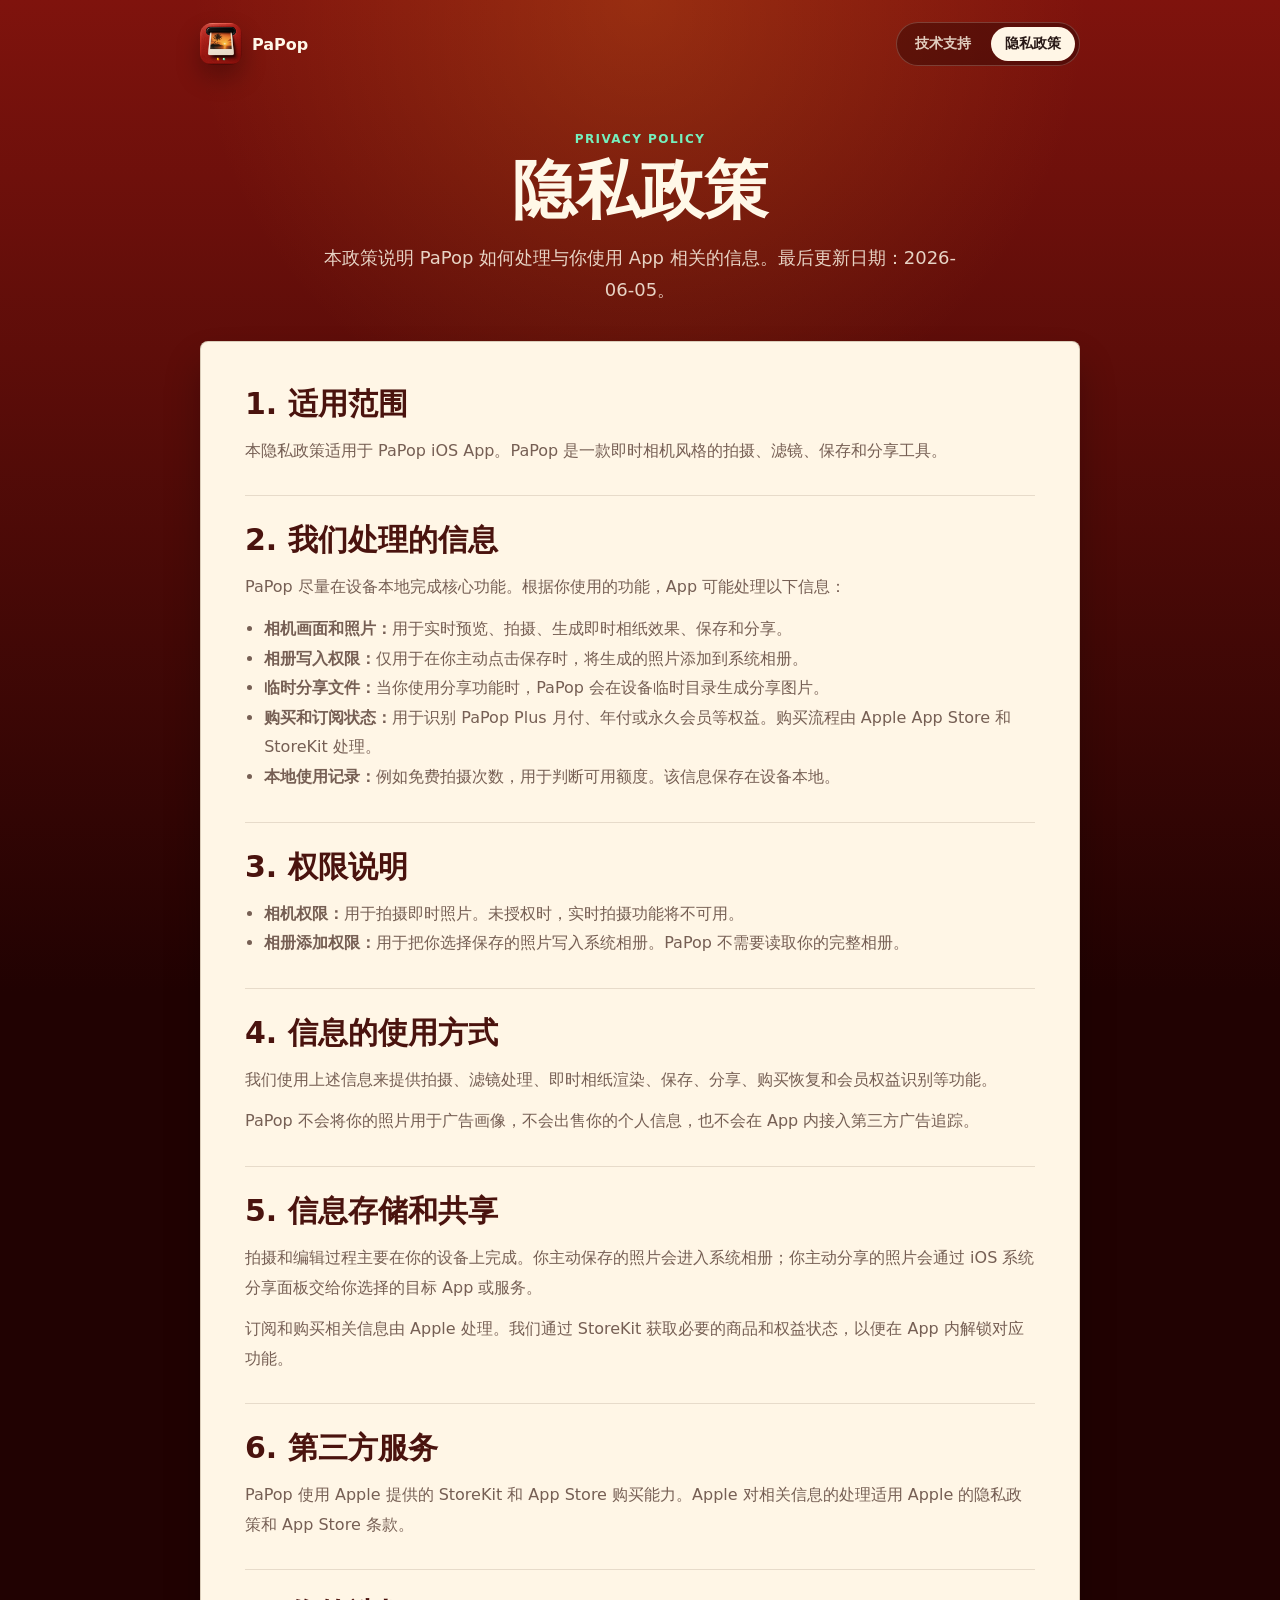
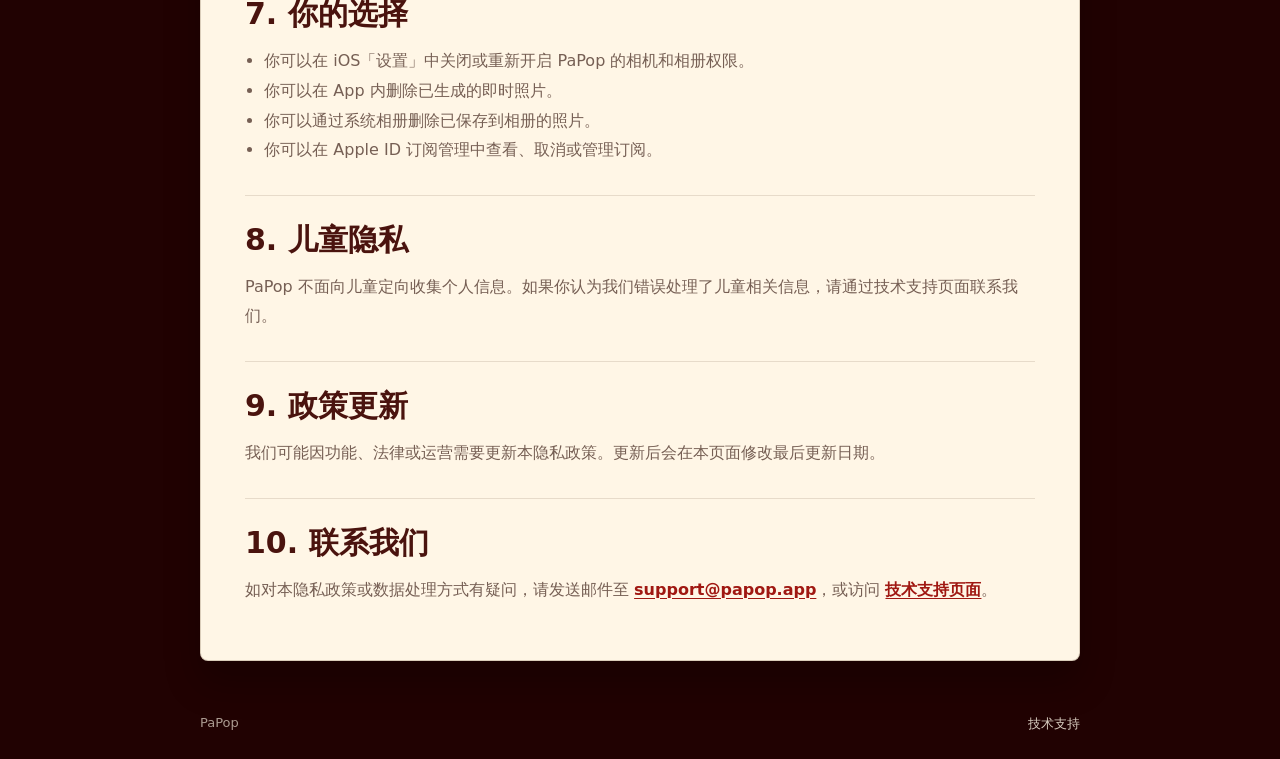
==== privacy.html @ 67bb873c "Provide public support pages for App Store metadata PaPop needs public support and privacy URLs for " ====
<!doctype html>
<html lang="zh-Hans">
<head>
  <meta charset="utf-8">
  <meta name="viewport" content="width=device-width, initial-scale=1">
  <title>PaPop 隐私政策</title>
  <meta name="description" content="PaPop App 隐私政策。">
  <link rel="icon" href="assets/papop-icon.png">
  <link rel="apple-touch-icon" href="assets/papop-icon.png">
  <link rel="stylesheet" href="styles.css">
</head>
<body>
  <header class="site-header">
    <a class="brand" href="index.html" aria-label="PaPop 支持中心首页">
      <img src="assets/papop-icon.png" alt="" class="brand-icon">
      <span>PaPop</span>
    </a>
    <nav class="nav" aria-label="主要导航">
      <a href="support.html">技术支持</a>
      <a aria-current="page" href="privacy.html">隐私政策</a>
    </nav>
  </header>

  <main class="document-layout">
    <section class="document-hero">
      <p class="eyebrow">Privacy Policy</p>
      <h1>隐私政策</h1>
      <p class="lead">本政策说明 PaPop 如何处理与你使用 App 相关的信息。最后更新日期：2026-06-05。</p>
    </section>

    <article class="paper-document">
      <section>
        <h2>1. 适用范围</h2>
        <p>本隐私政策适用于 PaPop iOS App。PaPop 是一款即时相机风格的拍摄、滤镜、保存和分享工具。</p>
      </section>

      <section>
        <h2>2. 我们处理的信息</h2>
        <p>PaPop 尽量在设备本地完成核心功能。根据你使用的功能，App 可能处理以下信息：</p>
        <ul>
          <li><strong>相机画面和照片：</strong>用于实时预览、拍摄、生成即时相纸效果、保存和分享。</li>
          <li><strong>相册写入权限：</strong>仅用于在你主动点击保存时，将生成的照片添加到系统相册。</li>
          <li><strong>临时分享文件：</strong>当你使用分享功能时，PaPop 会在设备临时目录生成分享图片。</li>
          <li><strong>购买和订阅状态：</strong>用于识别 PaPop Plus 月付、年付或永久会员等权益。购买流程由 Apple App Store 和 StoreKit 处理。</li>
          <li><strong>本地使用记录：</strong>例如免费拍摄次数，用于判断可用额度。该信息保存在设备本地。</li>
        </ul>
      </section>

      <section>
        <h2>3. 权限说明</h2>
        <ul>
          <li><strong>相机权限：</strong>用于拍摄即时照片。未授权时，实时拍摄功能将不可用。</li>
          <li><strong>相册添加权限：</strong>用于把你选择保存的照片写入系统相册。PaPop 不需要读取你的完整相册。</li>
        </ul>
      </section>

      <section>
        <h2>4. 信息的使用方式</h2>
        <p>我们使用上述信息来提供拍摄、滤镜处理、即时相纸渲染、保存、分享、购买恢复和会员权益识别等功能。</p>
        <p>PaPop 不会将你的照片用于广告画像，不会出售你的个人信息，也不会在 App 内接入第三方广告追踪。</p>
      </section>

      <section>
        <h2>5. 信息存储和共享</h2>
        <p>拍摄和编辑过程主要在你的设备上完成。你主动保存的照片会进入系统相册；你主动分享的照片会通过 iOS 系统分享面板交给你选择的目标 App 或服务。</p>
        <p>订阅和购买相关信息由 Apple 处理。我们通过 StoreKit 获取必要的商品和权益状态，以便在 App 内解锁对应功能。</p>
      </section>

      <section>
        <h2>6. 第三方服务</h2>
        <p>PaPop 使用 Apple 提供的 StoreKit 和 App Store 购买能力。Apple 对相关信息的处理适用 Apple 的隐私政策和 App Store 条款。</p>
      </section>

      <section>
        <h2>7. 你的选择</h2>
        <ul>
          <li>你可以在 iOS「设置」中关闭或重新开启 PaPop 的相机和相册权限。</li>
          <li>你可以在 App 内删除已生成的即时照片。</li>
          <li>你可以通过系统相册删除已保存到相册的照片。</li>
          <li>你可以在 Apple ID 订阅管理中查看、取消或管理订阅。</li>
        </ul>
      </section>

      <section>
        <h2>8. 儿童隐私</h2>
        <p>PaPop 不面向儿童定向收集个人信息。如果你认为我们错误处理了儿童相关信息，请通过技术支持页面联系我们。</p>
      </section>

      <section>
        <h2>9. 政策更新</h2>
        <p>我们可能因功能、法律或运营需要更新本隐私政策。更新后会在本页面修改最后更新日期。</p>
      </section>

      <section>
        <h2>10. 联系我们</h2>
        <p>如对本隐私政策或数据处理方式有疑问，请发送邮件至 <a href="mailto:support@papop.app">support@papop.app</a>，或访问 <a href="support.html">技术支持页面</a>。</p>
      </section>
    </article>
  </main>

  <footer class="footer">
    <span>PaPop</span>
    <span><a href="support.html">技术支持</a></span>
  </footer>
</body>
</html>
---- styles.css ----
:root {
  color-scheme: dark;
  --red-950: #210202;
  --red-900: #350404;
  --red-700: #7f130d;
  --paper: #fff6e6;
  --ink: #281916;
  --muted: #765f54;
  --cream: #fff8e8;
  --amber: #ff9a22;
  --mint: #75f0bd;
  --line: rgba(255, 248, 232, 0.2);
  font-family: Inter, ui-sans-serif, system-ui, -apple-system, BlinkMacSystemFont, "Segoe UI", sans-serif;
}

* {
  box-sizing: border-box;
}

body {
  min-height: 100vh;
  margin: 0;
  color: var(--cream);
  background:
    radial-gradient(circle at 50% 0, rgba(255, 154, 34, 0.2), transparent 28rem),
    linear-gradient(180deg, var(--red-700), var(--red-950) 62rem);
}

a {
  color: inherit;
}

.site-header,
.footer,
main {
  width: min(880px, calc(100% - 32px));
  margin: 0 auto;
}

.site-header {
  display: flex;
  align-items: center;
  justify-content: space-between;
  gap: 16px;
  padding: 22px 0;
}

.brand {
  display: inline-flex;
  align-items: center;
  gap: 10px;
  color: var(--cream);
  font-weight: 800;
  text-decoration: none;
}

.brand-icon {
  width: 42px;
  height: 42px;
  border-radius: 12px;
  box-shadow: 0 12px 24px rgba(0, 0, 0, 0.28);
}

.nav {
  display: flex;
  gap: 6px;
  padding: 4px;
  border: 1px solid var(--line);
  border-radius: 999px;
  background: rgba(20, 1, 1, 0.35);
}

.nav a {
  display: inline-flex;
  min-height: 34px;
  align-items: center;
  padding: 0 14px;
  border-radius: 999px;
  color: rgba(255, 248, 232, 0.82);
  font-size: 14px;
  font-weight: 750;
  text-decoration: none;
}

.nav a[aria-current="page"] {
  color: var(--ink);
  background: var(--paper);
}

.home {
  padding: 70px 0 54px;
}

.hero {
  text-align: center;
}

.hero-icon {
  width: 132px;
  height: 132px;
  border-radius: 30px;
  box-shadow: 0 24px 48px rgba(0, 0, 0, 0.32);
}

.eyebrow {
  margin: 26px 0 12px;
  color: var(--mint);
  font-size: 12px;
  font-weight: 900;
  letter-spacing: 0.12em;
  text-transform: uppercase;
}

h1,
h2,
h3,
p {
  overflow-wrap: anywhere;
}

h1 {
  margin: 0;
  font-size: clamp(42px, 8vw, 72px);
  line-height: 1;
}

.lead {
  max-width: 660px;
  margin: 20px auto 0;
  color: rgba(255, 248, 232, 0.84);
  font-size: 18px;
  line-height: 1.8;
}

.actions {
  display: flex;
  flex-wrap: wrap;
  justify-content: center;
  gap: 12px;
  margin-top: 30px;
}

.button {
  display: inline-flex;
  min-height: 46px;
  align-items: center;
  justify-content: center;
  padding: 0 20px;
  border-radius: 999px;
  font-size: 15px;
  font-weight: 850;
  text-decoration: none;
}

.button.primary {
  color: var(--ink);
  background: linear-gradient(180deg, #ffd391, var(--amber));
}

.button.secondary {
  border: 1px solid var(--line);
  background: rgba(20, 1, 1, 0.35);
}

.quick-links {
  display: grid;
  grid-template-columns: repeat(2, minmax(0, 1fr));
  gap: 16px;
  margin-top: 58px;
}

.link-card,
.paper-document {
  border: 1px solid rgba(103, 77, 46, 0.24);
  border-radius: 8px;
  color: var(--ink);
  background: var(--paper);
  box-shadow: 0 22px 36px rgba(0, 0, 0, 0.24);
}

.link-card {
  display: grid;
  gap: 10px;
  min-height: 150px;
  padding: 24px;
  text-align: left;
  text-decoration: none;
}

.card-kicker {
  color: #a11a12;
  font-size: 12px;
  font-weight: 900;
  letter-spacing: 0.12em;
  text-transform: uppercase;
}

.link-card strong {
  font-size: 26px;
  line-height: 1.1;
}

.link-card span:last-child {
  color: var(--muted);
  line-height: 1.65;
}

.document-layout {
  padding: 44px 0 54px;
}

.document-hero {
  text-align: center;
}

.document-hero .eyebrow {
  margin-top: 0;
}

.document-hero h1 {
  font-size: clamp(40px, 8vw, 64px);
}

.paper-document {
  margin-top: 34px;
  padding: clamp(24px, 5vw, 44px);
}

.paper-document section + section {
  margin-top: 30px;
  padding-top: 26px;
  border-top: 1px solid rgba(72, 42, 18, 0.13);
}

.paper-document h2 {
  margin: 0 0 14px;
  color: #4a130e;
  font-size: clamp(24px, 3vw, 30px);
  line-height: 1.2;
}

.paper-document h3 {
  margin: 20px 0 8px;
  color: #5a2117;
  font-size: 18px;
}

.paper-document p,
.paper-document li {
  color: var(--muted);
  font-size: 16px;
  line-height: 1.85;
}

.paper-document p {
  margin: 0 0 12px;
}

.paper-document ul {
  margin: 0;
  padding-left: 1.2rem;
}

.paper-document a {
  color: #a01812;
  font-weight: 800;
  text-decoration-thickness: 0.08em;
  text-underline-offset: 0.18em;
}

.footer {
  display: flex;
  justify-content: space-between;
  gap: 18px;
  padding: 0 0 26px;
  color: rgba(255, 248, 232, 0.62);
  font-size: 13px;
}

.footer a {
  color: rgba(255, 248, 232, 0.82);
  text-decoration: none;
}

@media (max-width: 620px) {
  .site-header {
    align-items: flex-start;
    flex-direction: column;
  }

  .nav,
  .actions,
  .button {
    width: 100%;
  }

  .nav a,
  .button {
    flex: 1;
  }

  .home {
    padding-top: 42px;
  }

  .hero-icon {
    width: 112px;
    height: 112px;
    border-radius: 26px;
  }

  .quick-links {
    grid-template-columns: 1fr;
  }

  .footer {
    flex-direction: column;
  }
}
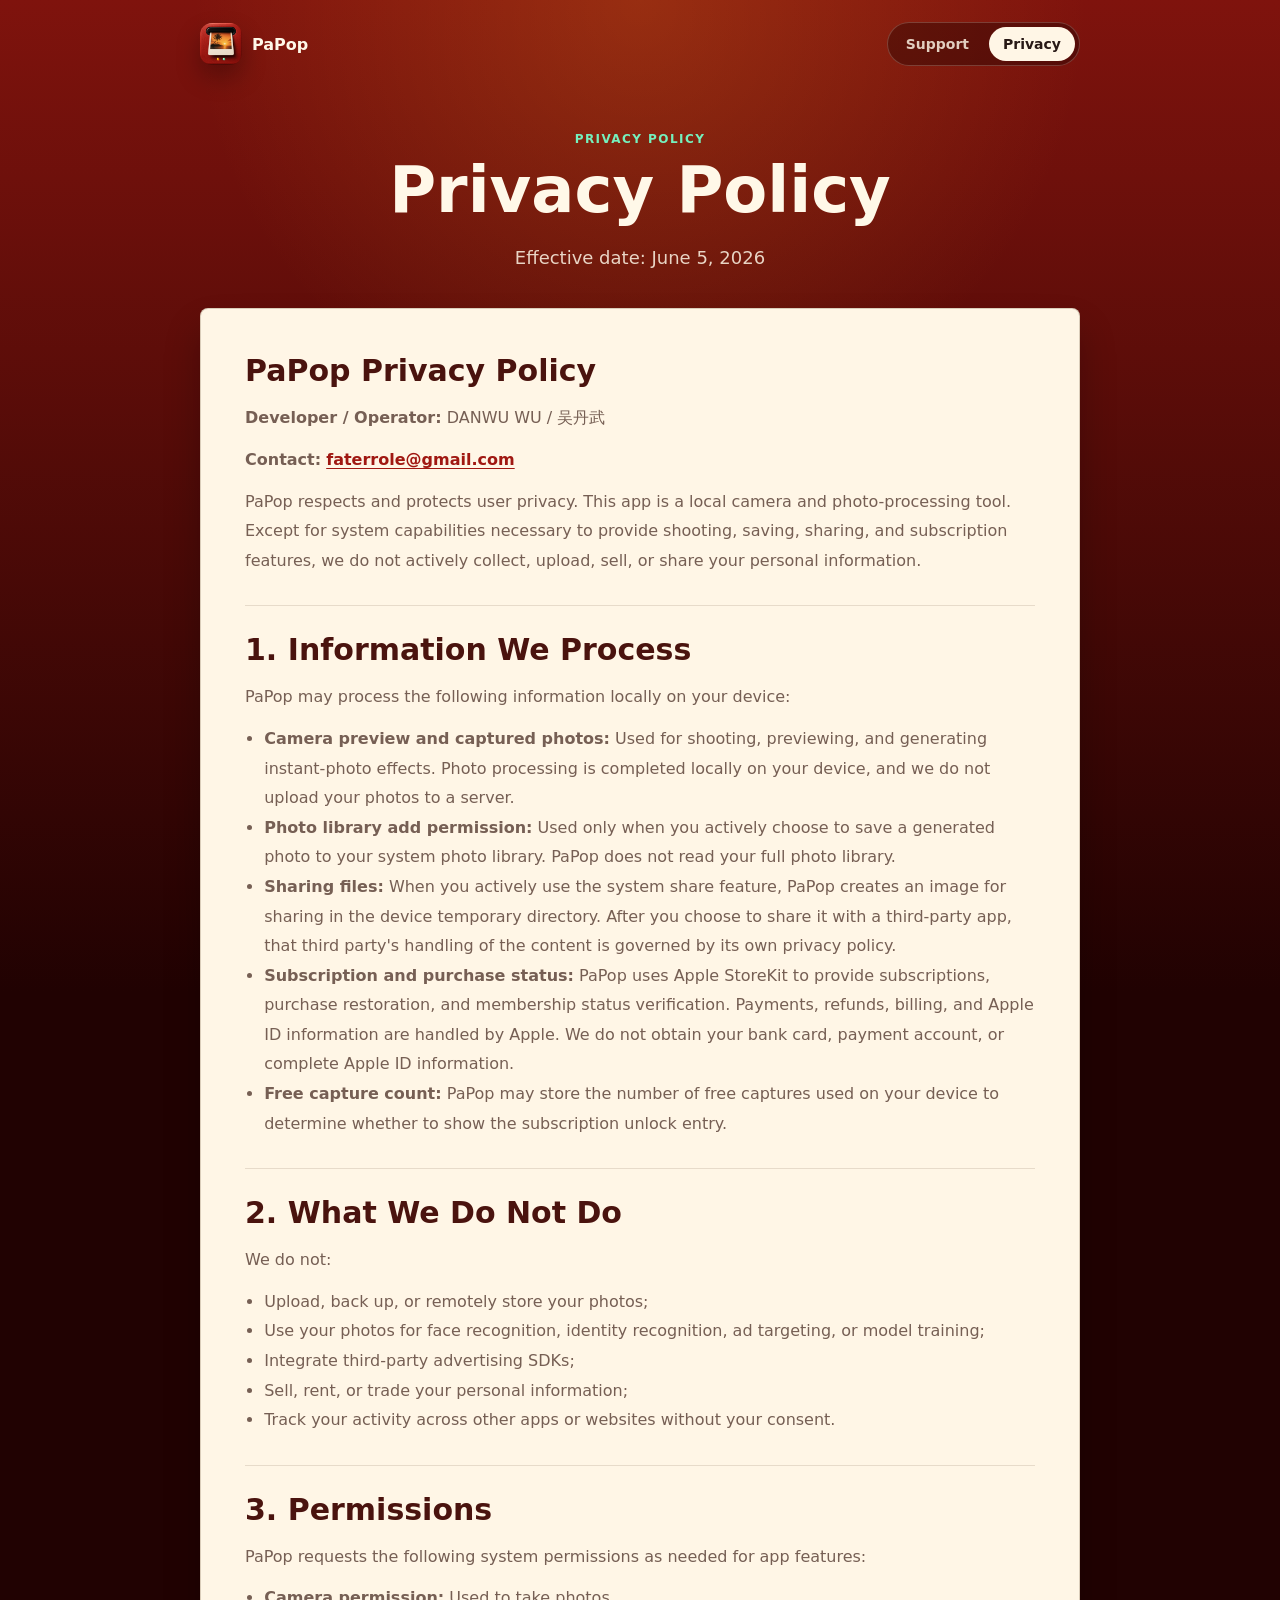
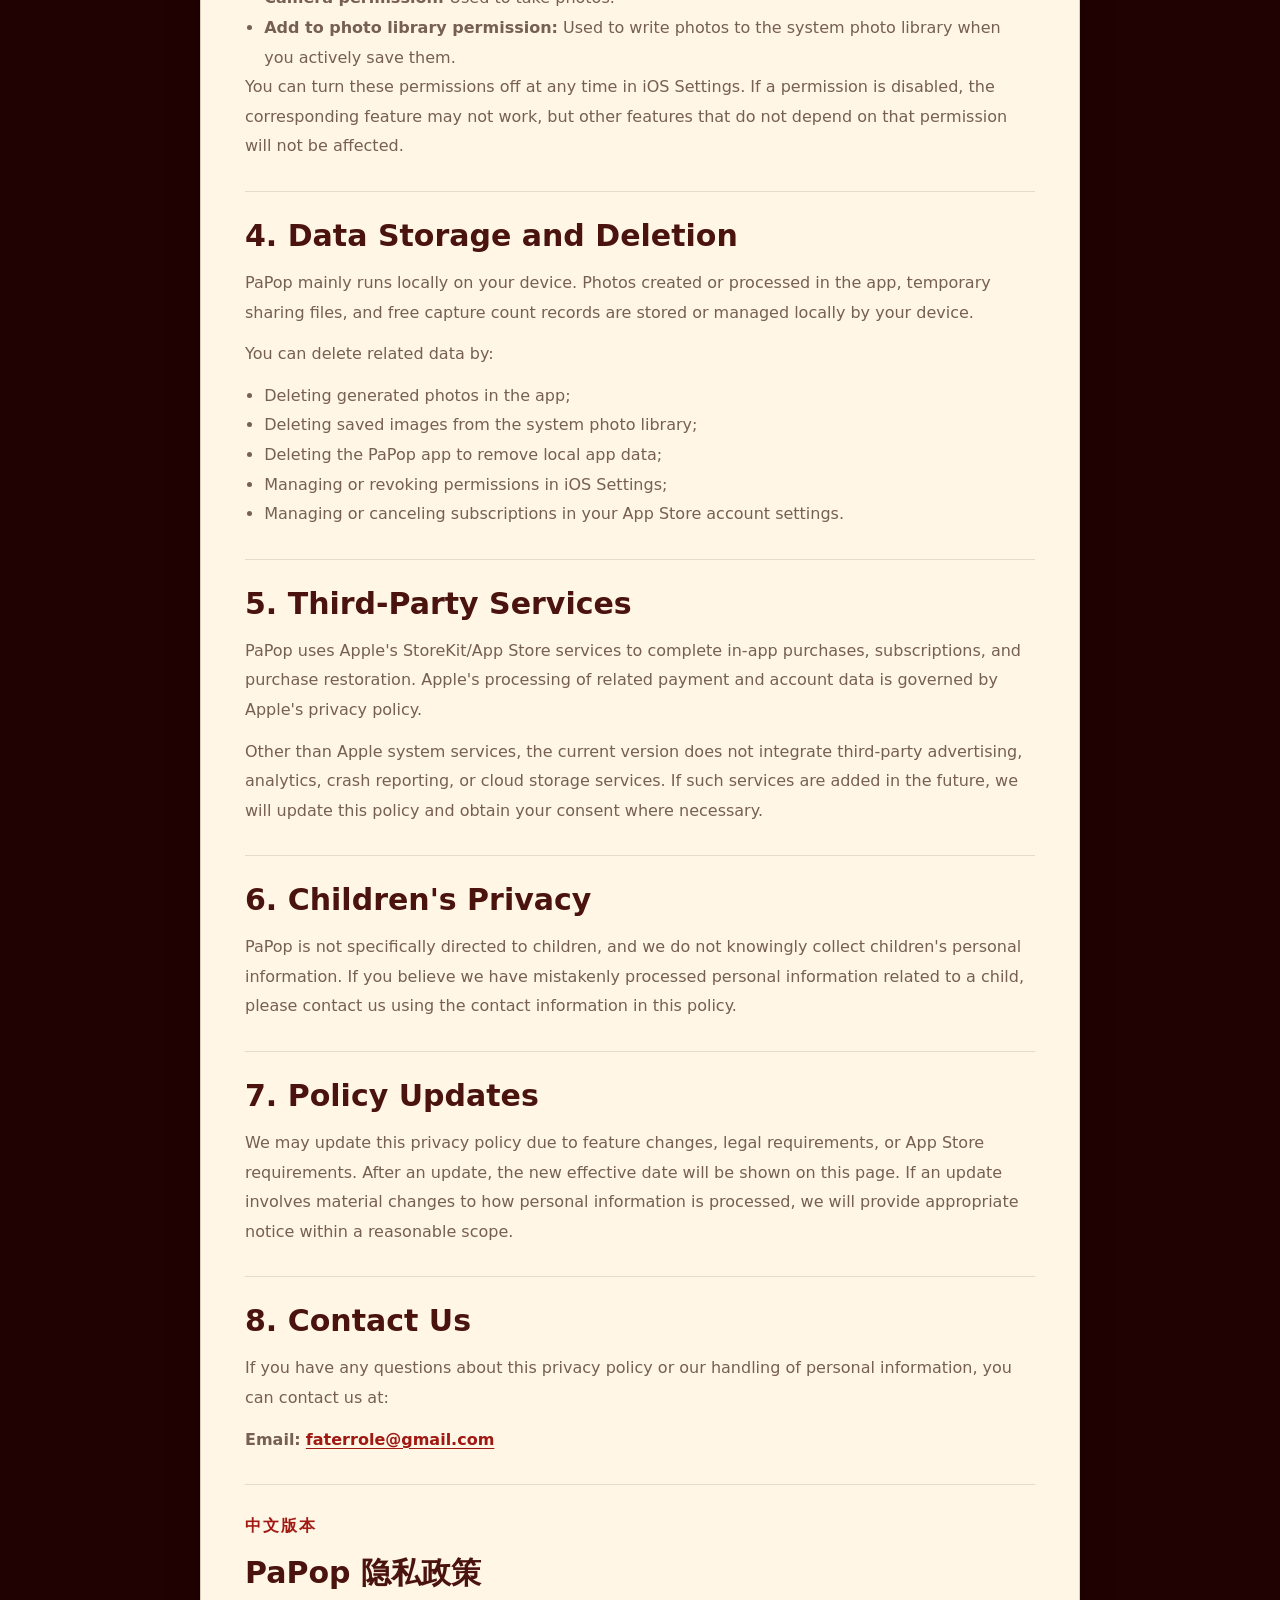
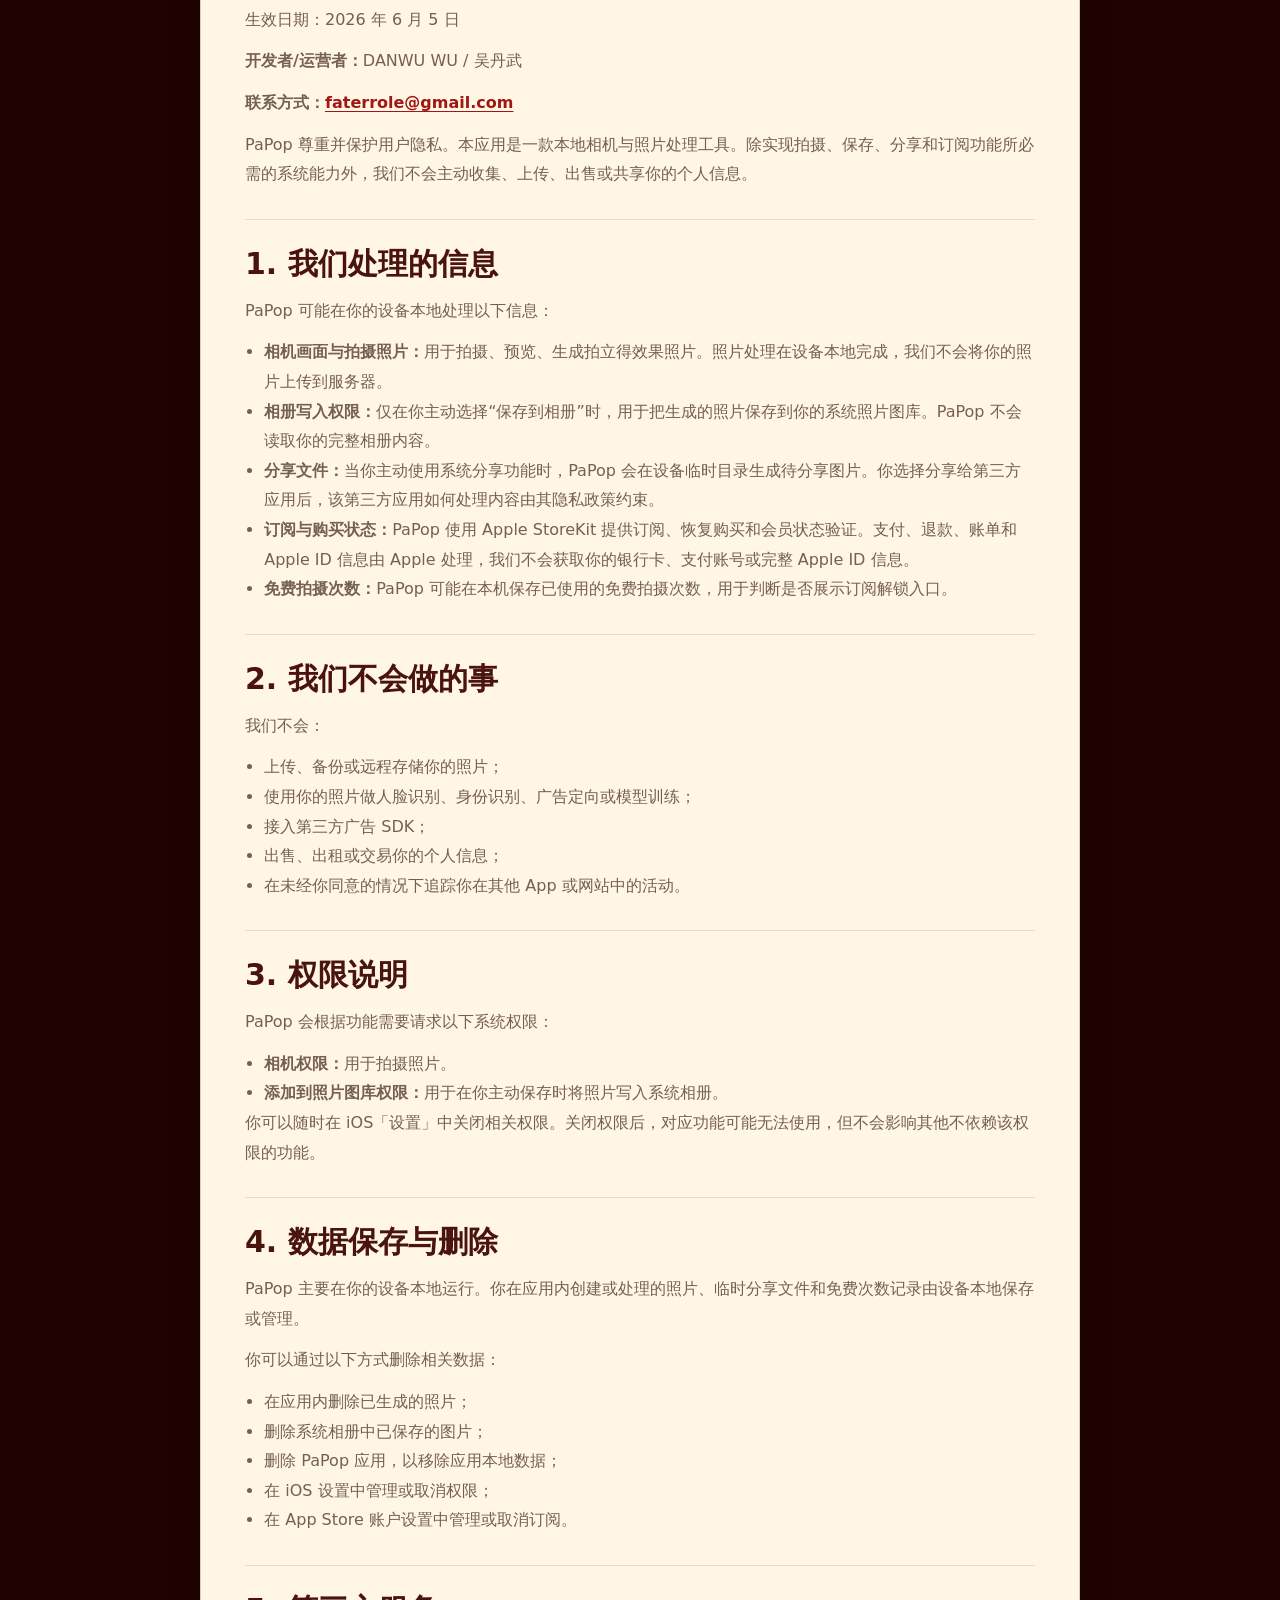
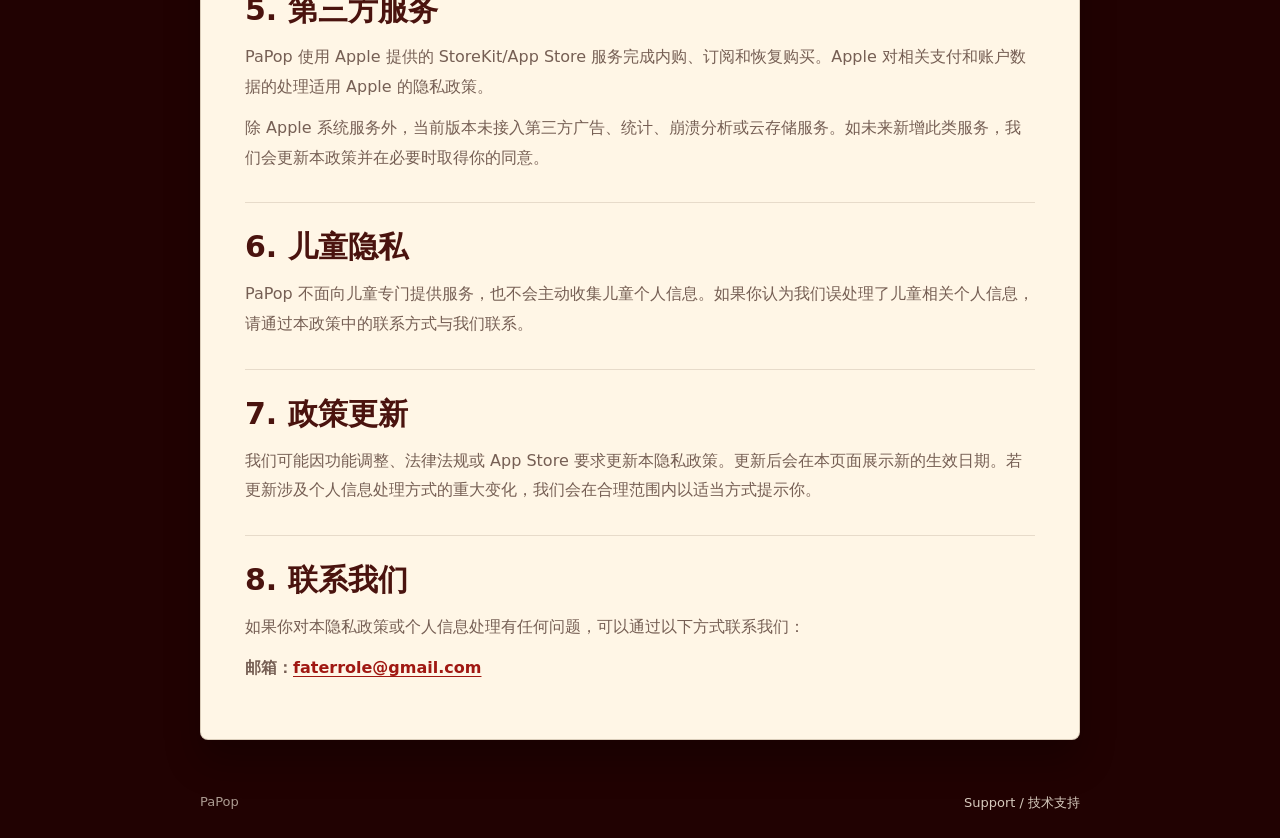
==== commit 3dbd940e: "Publish bilingual privacy policy for store review The privacy page now uses the provided policy cont" ====
--- a/privacy.html
+++ b/privacy.html
@@ -1,106 +1,193 @@
 <!doctype html>
-<html lang="zh-Hans">
+<html lang="en">
 <head>
   <meta charset="utf-8">
   <meta name="viewport" content="width=device-width, initial-scale=1">
-  <title>PaPop 隐私政策</title>
-  <meta name="description" content="PaPop App 隐私政策。">
+  <title>PaPop Privacy Policy / 隐私政策</title>
+  <meta name="description" content="PaPop App Privacy Policy / PaPop App 隐私政策。">
   <link rel="icon" href="assets/papop-icon.png">
   <link rel="apple-touch-icon" href="assets/papop-icon.png">
   <link rel="stylesheet" href="styles.css">
 </head>
 <body>
   <header class="site-header">
-    <a class="brand" href="index.html" aria-label="PaPop 支持中心首页">
+    <a class="brand" href="index.html" aria-label="PaPop support center home">
       <img src="assets/papop-icon.png" alt="" class="brand-icon">
       <span>PaPop</span>
     </a>
-    <nav class="nav" aria-label="主要导航">
-      <a href="support.html">技术支持</a>
-      <a aria-current="page" href="privacy.html">隐私政策</a>
+    <nav class="nav" aria-label="Primary navigation">
+      <a href="support.html">Support</a>
+      <a aria-current="page" href="privacy.html">Privacy</a>
     </nav>
   </header>
 
   <main class="document-layout">
     <section class="document-hero">
       <p class="eyebrow">Privacy Policy</p>
-      <h1>隐私政策</h1>
-      <p class="lead">本政策说明 PaPop 如何处理与你使用 App 相关的信息。最后更新日期：2026-06-05。</p>
+      <h1>Privacy Policy</h1>
+      <p class="lead">Effective date: June 5, 2026</p>
     </section>
 
     <article class="paper-document">
       <section>
-        <h2>1. 适用范围</h2>
-        <p>本隐私政策适用于 PaPop iOS App。PaPop 是一款即时相机风格的拍摄、滤镜、保存和分享工具。</p>
+        <h2>PaPop Privacy Policy</h2>
+        <p><strong>Developer / Operator:</strong> DANWU WU / 吴丹武</p>
+        <p><strong>Contact:</strong> <a href="mailto:faterrole@gmail.com">faterrole@gmail.com</a></p>
+        <p>PaPop respects and protects user privacy. This app is a local camera and photo-processing tool. Except for system capabilities necessary to provide shooting, saving, sharing, and subscription features, we do not actively collect, upload, sell, or share your personal information.</p>
       </section>
 
       <section>
-        <h2>2. 我们处理的信息</h2>
-        <p>PaPop 尽量在设备本地完成核心功能。根据你使用的功能，App 可能处理以下信息：</p>
+        <h2>1. Information We Process</h2>
+        <p>PaPop may process the following information locally on your device:</p>
         <ul>
-          <li><strong>相机画面和照片：</strong>用于实时预览、拍摄、生成即时相纸效果、保存和分享。</li>
-          <li><strong>相册写入权限：</strong>仅用于在你主动点击保存时，将生成的照片添加到系统相册。</li>
-          <li><strong>临时分享文件：</strong>当你使用分享功能时，PaPop 会在设备临时目录生成分享图片。</li>
-          <li><strong>购买和订阅状态：</strong>用于识别 PaPop Plus 月付、年付或永久会员等权益。购买流程由 Apple App Store 和 StoreKit 处理。</li>
-          <li><strong>本地使用记录：</strong>例如免费拍摄次数，用于判断可用额度。该信息保存在设备本地。</li>
+          <li><strong>Camera preview and captured photos:</strong> Used for shooting, previewing, and generating instant-photo effects. Photo processing is completed locally on your device, and we do not upload your photos to a server.</li>
+          <li><strong>Photo library add permission:</strong> Used only when you actively choose to save a generated photo to your system photo library. PaPop does not read your full photo library.</li>
+          <li><strong>Sharing files:</strong> When you actively use the system share feature, PaPop creates an image for sharing in the device temporary directory. After you choose to share it with a third-party app, that third party's handling of the content is governed by its own privacy policy.</li>
+          <li><strong>Subscription and purchase status:</strong> PaPop uses Apple StoreKit to provide subscriptions, purchase restoration, and membership status verification. Payments, refunds, billing, and Apple ID information are handled by Apple. We do not obtain your bank card, payment account, or complete Apple ID information.</li>
+          <li><strong>Free capture count:</strong> PaPop may store the number of free captures used on your device to determine whether to show the subscription unlock entry.</li>
         </ul>
       </section>
 
       <section>
-        <h2>3. 权限说明</h2>
+        <h2>2. What We Do Not Do</h2>
+        <p>We do not:</p>
         <ul>
-          <li><strong>相机权限：</strong>用于拍摄即时照片。未授权时，实时拍摄功能将不可用。</li>
-          <li><strong>相册添加权限：</strong>用于把你选择保存的照片写入系统相册。PaPop 不需要读取你的完整相册。</li>
+          <li>Upload, back up, or remotely store your photos;</li>
+          <li>Use your photos for face recognition, identity recognition, ad targeting, or model training;</li>
+          <li>Integrate third-party advertising SDKs;</li>
+          <li>Sell, rent, or trade your personal information;</li>
+          <li>Track your activity across other apps or websites without your consent.</li>
         </ul>
       </section>
 
       <section>
-        <h2>4. 信息的使用方式</h2>
-        <p>我们使用上述信息来提供拍摄、滤镜处理、即时相纸渲染、保存、分享、购买恢复和会员权益识别等功能。</p>
-        <p>PaPop 不会将你的照片用于广告画像，不会出售你的个人信息，也不会在 App 内接入第三方广告追踪。</p>
+        <h2>3. Permissions</h2>
+        <p>PaPop requests the following system permissions as needed for app features:</p>
+        <ul>
+          <li><strong>Camera permission:</strong> Used to take photos.</li>
+          <li><strong>Add to photo library permission:</strong> Used to write photos to the system photo library when you actively save them.</li>
+        </ul>
+        <p>You can turn these permissions off at any time in iOS Settings. If a permission is disabled, the corresponding feature may not work, but other features that do not depend on that permission will not be affected.</p>
       </section>
 
       <section>
-        <h2>5. 信息存储和共享</h2>
-        <p>拍摄和编辑过程主要在你的设备上完成。你主动保存的照片会进入系统相册；你主动分享的照片会通过 iOS 系统分享面板交给你选择的目标 App 或服务。</p>
-        <p>订阅和购买相关信息由 Apple 处理。我们通过 StoreKit 获取必要的商品和权益状态，以便在 App 内解锁对应功能。</p>
-      </section>
-
-      <section>
-        <h2>6. 第三方服务</h2>
-        <p>PaPop 使用 Apple 提供的 StoreKit 和 App Store 购买能力。Apple 对相关信息的处理适用 Apple 的隐私政策和 App Store 条款。</p>
-      </section>
-
-      <section>
-        <h2>7. 你的选择</h2>
+        <h2>4. Data Storage and Deletion</h2>
+        <p>PaPop mainly runs locally on your device. Photos created or processed in the app, temporary sharing files, and free capture count records are stored or managed locally by your device.</p>
+        <p>You can delete related data by:</p>
         <ul>
-          <li>你可以在 iOS「设置」中关闭或重新开启 PaPop 的相机和相册权限。</li>
-          <li>你可以在 App 内删除已生成的即时照片。</li>
-          <li>你可以通过系统相册删除已保存到相册的照片。</li>
-          <li>你可以在 Apple ID 订阅管理中查看、取消或管理订阅。</li>
+          <li>Deleting generated photos in the app;</li>
+          <li>Deleting saved images from the system photo library;</li>
+          <li>Deleting the PaPop app to remove local app data;</li>
+          <li>Managing or revoking permissions in iOS Settings;</li>
+          <li>Managing or canceling subscriptions in your App Store account settings.</li>
         </ul>
       </section>
 
       <section>
-        <h2>8. 儿童隐私</h2>
-        <p>PaPop 不面向儿童定向收集个人信息。如果你认为我们错误处理了儿童相关信息，请通过技术支持页面联系我们。</p>
+        <h2>5. Third-Party Services</h2>
+        <p>PaPop uses Apple's StoreKit/App Store services to complete in-app purchases, subscriptions, and purchase restoration. Apple's processing of related payment and account data is governed by Apple's privacy policy.</p>
+        <p>Other than Apple system services, the current version does not integrate third-party advertising, analytics, crash reporting, or cloud storage services. If such services are added in the future, we will update this policy and obtain your consent where necessary.</p>
       </section>
 
       <section>
-        <h2>9. 政策更新</h2>
-        <p>我们可能因功能、法律或运营需要更新本隐私政策。更新后会在本页面修改最后更新日期。</p>
+        <h2>6. Children's Privacy</h2>
+        <p>PaPop is not specifically directed to children, and we do not knowingly collect children's personal information. If you believe we have mistakenly processed personal information related to a child, please contact us using the contact information in this policy.</p>
       </section>
 
       <section>
-        <h2>10. 联系我们</h2>
-        <p>如对本隐私政策或数据处理方式有疑问，请发送邮件至 <a href="mailto:support@papop.app">support@papop.app</a>，或访问 <a href="support.html">技术支持页面</a>。</p>
+        <h2>7. Policy Updates</h2>
+        <p>We may update this privacy policy due to feature changes, legal requirements, or App Store requirements. After an update, the new effective date will be shown on this page. If an update involves material changes to how personal information is processed, we will provide appropriate notice within a reasonable scope.</p>
+      </section>
+
+      <section>
+        <h2>8. Contact Us</h2>
+        <p>If you have any questions about this privacy policy or our handling of personal information, you can contact us at:</p>
+        <p><strong>Email:</strong> <a href="mailto:faterrole@gmail.com">faterrole@gmail.com</a></p>
+      </section>
+
+      <section class="language-divider" lang="zh-Hans">
+        <p class="eyebrow">中文版本</p>
+        <h2>PaPop 隐私政策</h2>
+        <p>生效日期：2026 年 6 月 5 日</p>
+        <p><strong>开发者/运营者：</strong>DANWU WU / 吴丹武</p>
+        <p><strong>联系方式：</strong><a href="mailto:faterrole@gmail.com">faterrole@gmail.com</a></p>
+        <p>PaPop 尊重并保护用户隐私。本应用是一款本地相机与照片处理工具。除实现拍摄、保存、分享和订阅功能所必需的系统能力外，我们不会主动收集、上传、出售或共享你的个人信息。</p>
+      </section>
+
+      <section lang="zh-Hans">
+        <h2>1. 我们处理的信息</h2>
+        <p>PaPop 可能在你的设备本地处理以下信息：</p>
+        <ul>
+          <li><strong>相机画面与拍摄照片：</strong>用于拍摄、预览、生成拍立得效果照片。照片处理在设备本地完成，我们不会将你的照片上传到服务器。</li>
+          <li><strong>相册写入权限：</strong>仅在你主动选择“保存到相册”时，用于把生成的照片保存到你的系统照片图库。PaPop 不会读取你的完整相册内容。</li>
+          <li><strong>分享文件：</strong>当你主动使用系统分享功能时，PaPop 会在设备临时目录生成待分享图片。你选择分享给第三方应用后，该第三方应用如何处理内容由其隐私政策约束。</li>
+          <li><strong>订阅与购买状态：</strong>PaPop 使用 Apple StoreKit 提供订阅、恢复购买和会员状态验证。支付、退款、账单和 Apple ID 信息由 Apple 处理，我们不会获取你的银行卡、支付账号或完整 Apple ID 信息。</li>
+          <li><strong>免费拍摄次数：</strong>PaPop 可能在本机保存已使用的免费拍摄次数，用于判断是否展示订阅解锁入口。</li>
+        </ul>
+      </section>
+
+      <section lang="zh-Hans">
+        <h2>2. 我们不会做的事</h2>
+        <p>我们不会：</p>
+        <ul>
+          <li>上传、备份或远程存储你的照片；</li>
+          <li>使用你的照片做人脸识别、身份识别、广告定向或模型训练；</li>
+          <li>接入第三方广告 SDK；</li>
+          <li>出售、出租或交易你的个人信息；</li>
+          <li>在未经你同意的情况下追踪你在其他 App 或网站中的活动。</li>
+        </ul>
+      </section>
+
+      <section lang="zh-Hans">
+        <h2>3. 权限说明</h2>
+        <p>PaPop 会根据功能需要请求以下系统权限：</p>
+        <ul>
+          <li><strong>相机权限：</strong>用于拍摄照片。</li>
+          <li><strong>添加到照片图库权限：</strong>用于在你主动保存时将照片写入系统相册。</li>
+        </ul>
+        <p>你可以随时在 iOS「设置」中关闭相关权限。关闭权限后，对应功能可能无法使用，但不会影响其他不依赖该权限的功能。</p>
+      </section>
+
+      <section lang="zh-Hans">
+        <h2>4. 数据保存与删除</h2>
+        <p>PaPop 主要在你的设备本地运行。你在应用内创建或处理的照片、临时分享文件和免费次数记录由设备本地保存或管理。</p>
+        <p>你可以通过以下方式删除相关数据：</p>
+        <ul>
+          <li>在应用内删除已生成的照片；</li>
+          <li>删除系统相册中已保存的图片；</li>
+          <li>删除 PaPop 应用，以移除应用本地数据；</li>
+          <li>在 iOS 设置中管理或取消权限；</li>
+          <li>在 App Store 账户设置中管理或取消订阅。</li>
+        </ul>
+      </section>
+
+      <section lang="zh-Hans">
+        <h2>5. 第三方服务</h2>
+        <p>PaPop 使用 Apple 提供的 StoreKit/App Store 服务完成内购、订阅和恢复购买。Apple 对相关支付和账户数据的处理适用 Apple 的隐私政策。</p>
+        <p>除 Apple 系统服务外，当前版本未接入第三方广告、统计、崩溃分析或云存储服务。如未来新增此类服务，我们会更新本政策并在必要时取得你的同意。</p>
+      </section>
+
+      <section lang="zh-Hans">
+        <h2>6. 儿童隐私</h2>
+        <p>PaPop 不面向儿童专门提供服务，也不会主动收集儿童个人信息。如果你认为我们误处理了儿童相关个人信息，请通过本政策中的联系方式与我们联系。</p>
+      </section>
+
+      <section lang="zh-Hans">
+        <h2>7. 政策更新</h2>
+        <p>我们可能因功能调整、法律法规或 App Store 要求更新本隐私政策。更新后会在本页面展示新的生效日期。若更新涉及个人信息处理方式的重大变化，我们会在合理范围内以适当方式提示你。</p>
+      </section>
+
+      <section lang="zh-Hans">
+        <h2>8. 联系我们</h2>
+        <p>如果你对本隐私政策或个人信息处理有任何问题，可以通过以下方式联系我们：</p>
+        <p><strong>邮箱：</strong><a href="mailto:faterrole@gmail.com">faterrole@gmail.com</a></p>
       </section>
     </article>
   </main>
 
   <footer class="footer">
     <span>PaPop</span>
-    <span><a href="support.html">技术支持</a></span>
+    <span><a href="support.html">Support / 技术支持</a></span>
   </footer>
 </body>
 </html>
--- a/styles.css
+++ b/styles.css
@@ -268,6 +268,17 @@
   text-underline-offset: 0.18em;
 }
 
+.language-divider {
+  margin-top: 42px;
+  padding-top: 34px;
+  border-top: 2px solid rgba(72, 42, 18, 0.2);
+}
+
+.paper-document .language-divider .eyebrow {
+  margin: 0 0 14px;
+  color: #a11a12;
+}
+
 .footer {
   display: flex;
   justify-content: space-between;
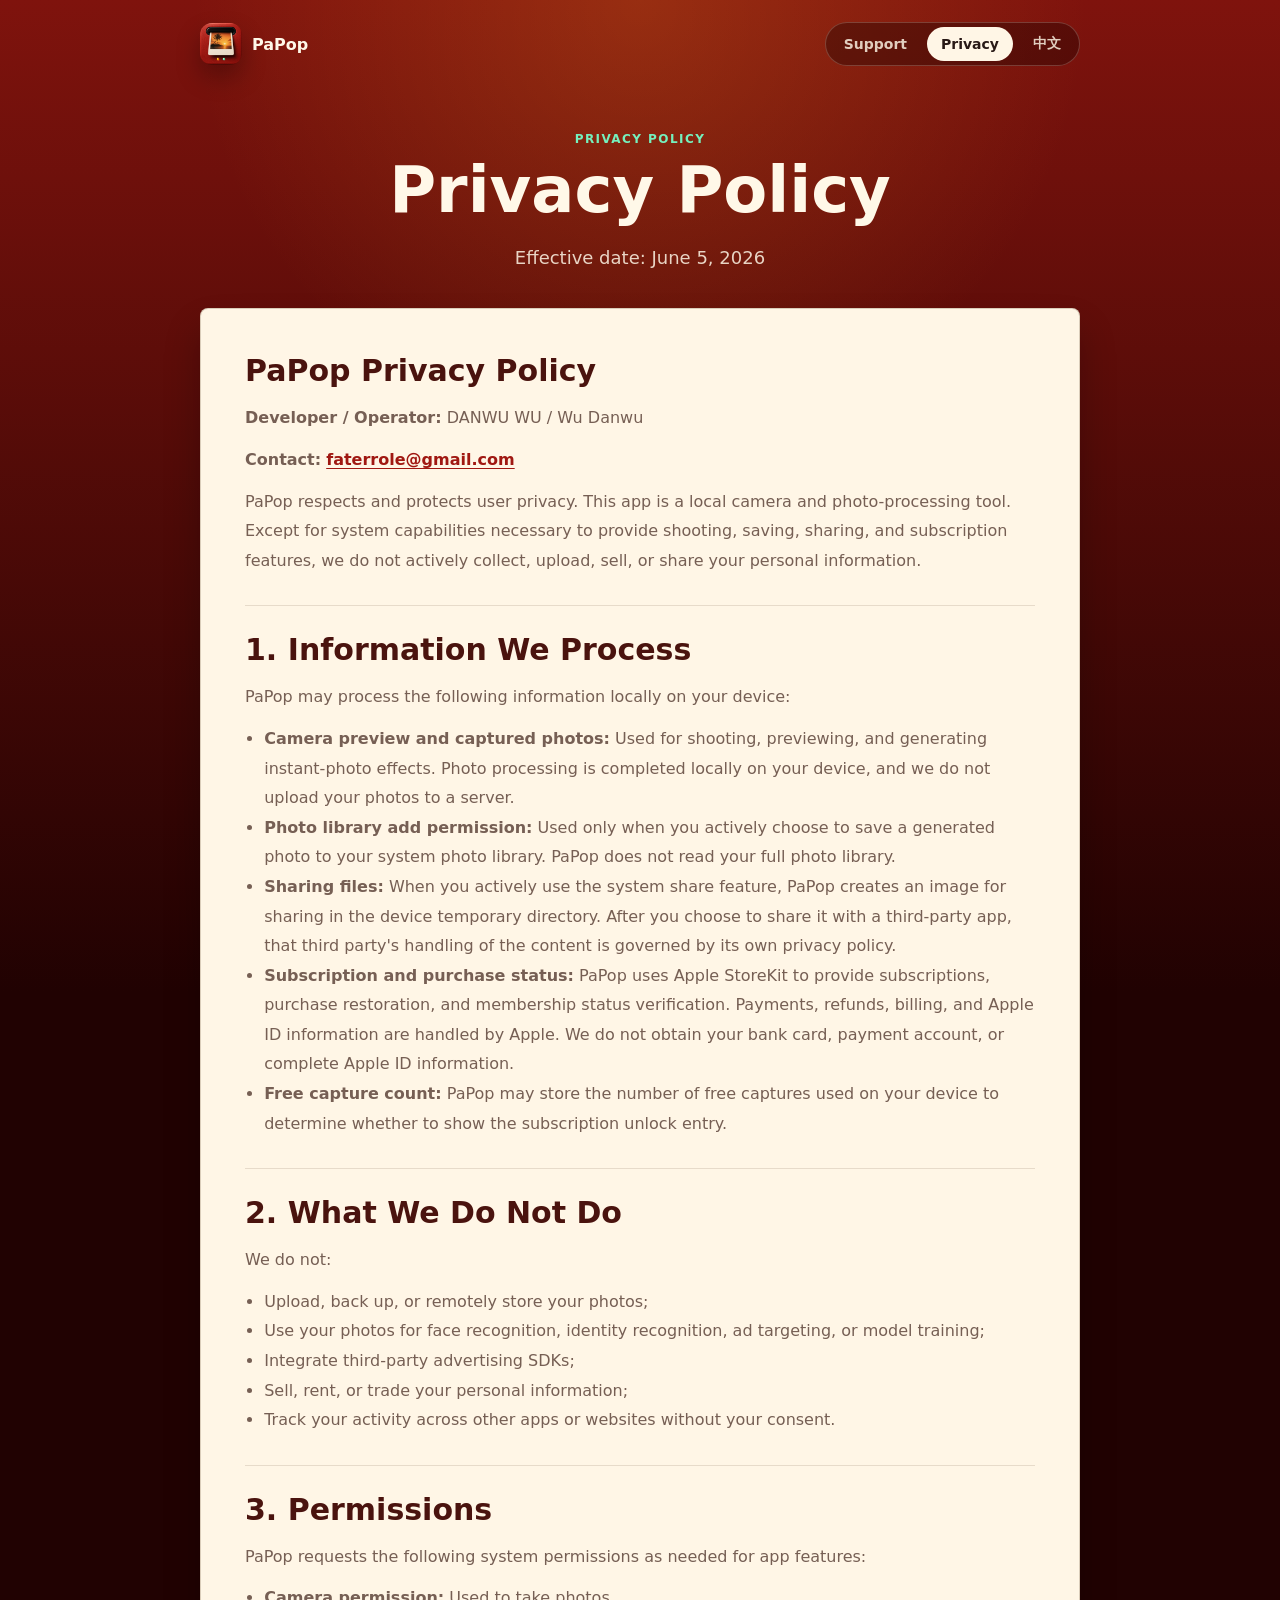
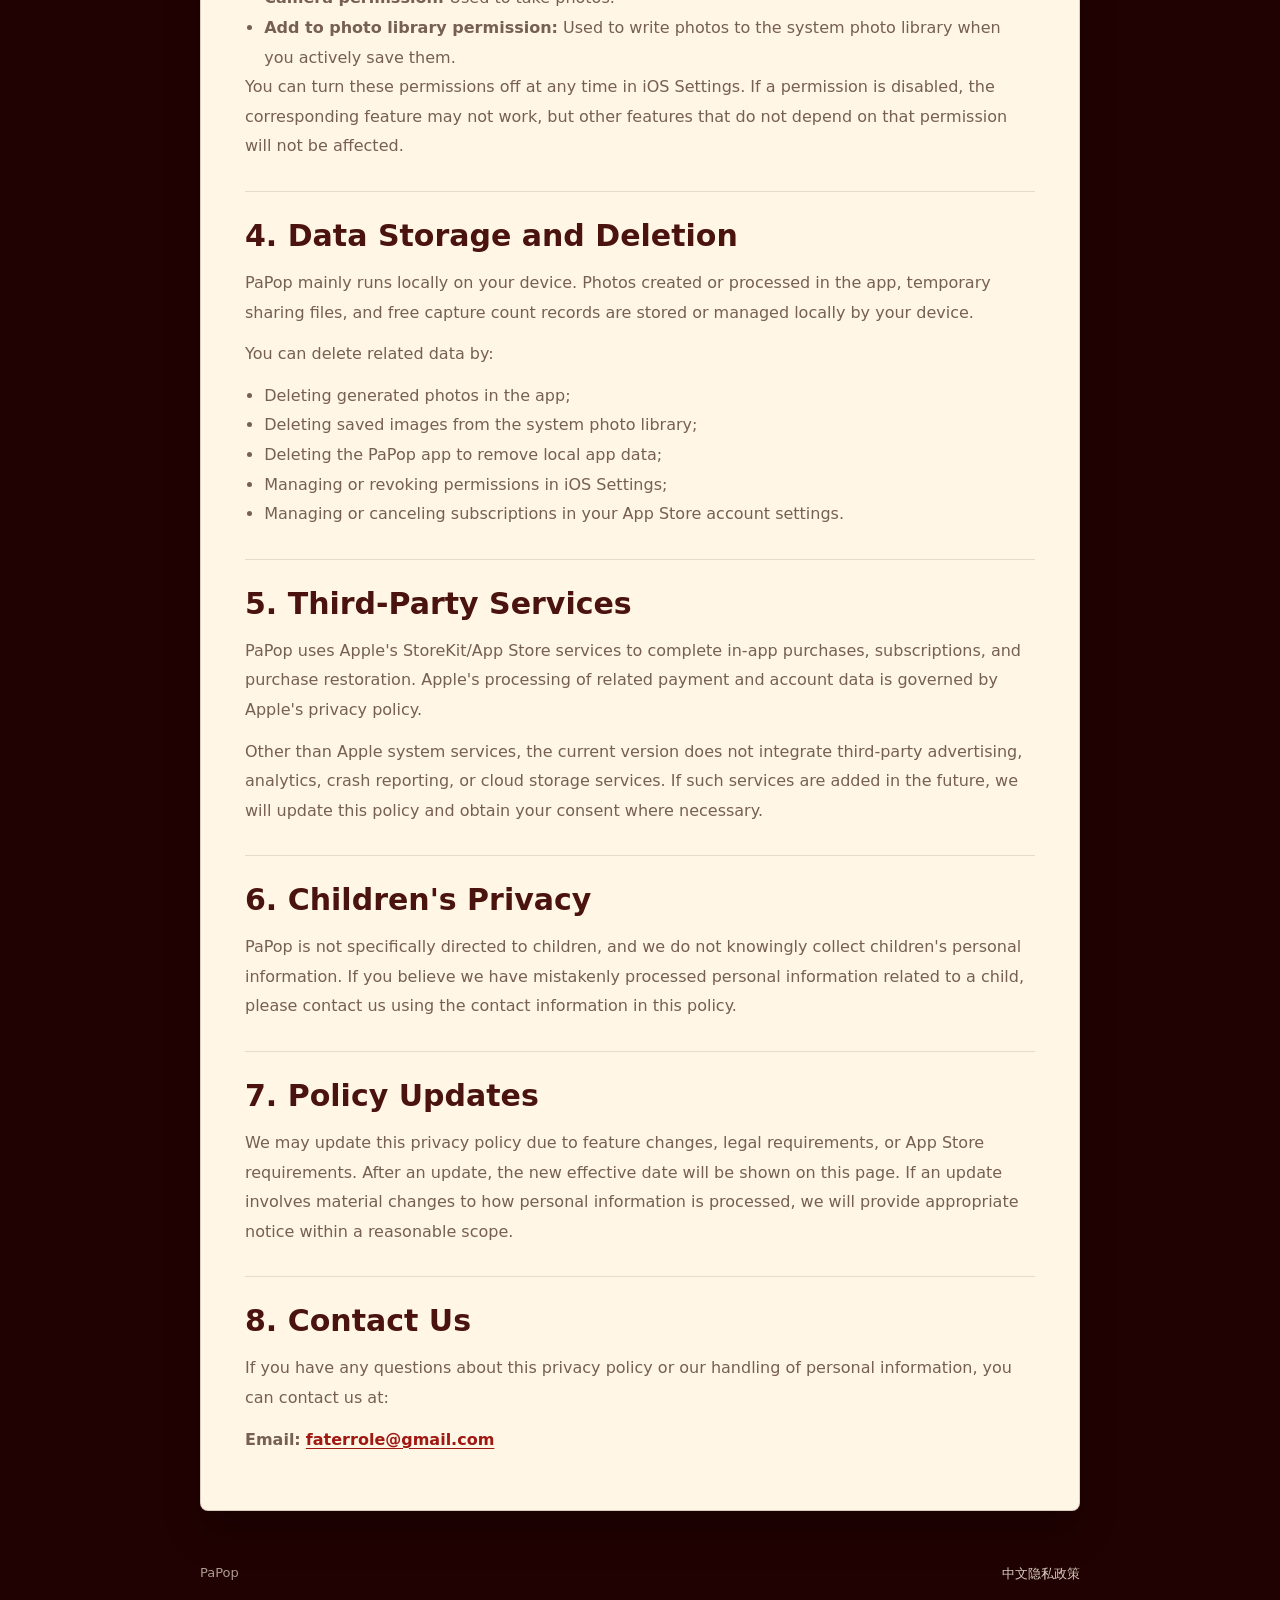
==== commit 0ac1e0f8: "Split privacy policy into English and Chinese pages Store metadata and user-facing references now ne" ====
--- a/privacy.html
+++ b/privacy.html
@@ -3,8 +3,8 @@
 <head>
   <meta charset="utf-8">
   <meta name="viewport" content="width=device-width, initial-scale=1">
-  <title>PaPop Privacy Policy / 隐私政策</title>
-  <meta name="description" content="PaPop App Privacy Policy / PaPop App 隐私政策。">
+  <title>PaPop Privacy Policy</title>
+  <meta name="description" content="PaPop App Privacy Policy.">
   <link rel="icon" href="assets/papop-icon.png">
   <link rel="apple-touch-icon" href="assets/papop-icon.png">
   <link rel="stylesheet" href="styles.css">
@@ -18,6 +18,7 @@
     <nav class="nav" aria-label="Primary navigation">
       <a href="support.html">Support</a>
       <a aria-current="page" href="privacy.html">Privacy</a>
+      <a href="privacy-zh.html">中文</a>
     </nav>
   </header>
 
@@ -31,7 +32,7 @@
     <article class="paper-document">
       <section>
         <h2>PaPop Privacy Policy</h2>
-        <p><strong>Developer / Operator:</strong> DANWU WU / 吴丹武</p>
+        <p><strong>Developer / Operator:</strong> DANWU WU / Wu Danwu</p>
         <p><strong>Contact:</strong> <a href="mailto:faterrole@gmail.com">faterrole@gmail.com</a></p>
         <p>PaPop respects and protects user privacy. This app is a local camera and photo-processing tool. Except for system capabilities necessary to provide shooting, saving, sharing, and subscription features, we do not actively collect, upload, sell, or share your personal information.</p>
       </section>
@@ -104,90 +105,12 @@
         <p>If you have any questions about this privacy policy or our handling of personal information, you can contact us at:</p>
         <p><strong>Email:</strong> <a href="mailto:faterrole@gmail.com">faterrole@gmail.com</a></p>
       </section>
-
-      <section class="language-divider" lang="zh-Hans">
-        <p class="eyebrow">中文版本</p>
-        <h2>PaPop 隐私政策</h2>
-        <p>生效日期：2026 年 6 月 5 日</p>
-        <p><strong>开发者/运营者：</strong>DANWU WU / 吴丹武</p>
-        <p><strong>联系方式：</strong><a href="mailto:faterrole@gmail.com">faterrole@gmail.com</a></p>
-        <p>PaPop 尊重并保护用户隐私。本应用是一款本地相机与照片处理工具。除实现拍摄、保存、分享和订阅功能所必需的系统能力外，我们不会主动收集、上传、出售或共享你的个人信息。</p>
-      </section>
-
-      <section lang="zh-Hans">
-        <h2>1. 我们处理的信息</h2>
-        <p>PaPop 可能在你的设备本地处理以下信息：</p>
-        <ul>
-          <li><strong>相机画面与拍摄照片：</strong>用于拍摄、预览、生成拍立得效果照片。照片处理在设备本地完成，我们不会将你的照片上传到服务器。</li>
-          <li><strong>相册写入权限：</strong>仅在你主动选择“保存到相册”时，用于把生成的照片保存到你的系统照片图库。PaPop 不会读取你的完整相册内容。</li>
-          <li><strong>分享文件：</strong>当你主动使用系统分享功能时，PaPop 会在设备临时目录生成待分享图片。你选择分享给第三方应用后，该第三方应用如何处理内容由其隐私政策约束。</li>
-          <li><strong>订阅与购买状态：</strong>PaPop 使用 Apple StoreKit 提供订阅、恢复购买和会员状态验证。支付、退款、账单和 Apple ID 信息由 Apple 处理，我们不会获取你的银行卡、支付账号或完整 Apple ID 信息。</li>
-          <li><strong>免费拍摄次数：</strong>PaPop 可能在本机保存已使用的免费拍摄次数，用于判断是否展示订阅解锁入口。</li>
-        </ul>
-      </section>
-
-      <section lang="zh-Hans">
-        <h2>2. 我们不会做的事</h2>
-        <p>我们不会：</p>
-        <ul>
-          <li>上传、备份或远程存储你的照片；</li>
-          <li>使用你的照片做人脸识别、身份识别、广告定向或模型训练；</li>
-          <li>接入第三方广告 SDK；</li>
-          <li>出售、出租或交易你的个人信息；</li>
-          <li>在未经你同意的情况下追踪你在其他 App 或网站中的活动。</li>
-        </ul>
-      </section>
-
-      <section lang="zh-Hans">
-        <h2>3. 权限说明</h2>
-        <p>PaPop 会根据功能需要请求以下系统权限：</p>
-        <ul>
-          <li><strong>相机权限：</strong>用于拍摄照片。</li>
-          <li><strong>添加到照片图库权限：</strong>用于在你主动保存时将照片写入系统相册。</li>
-        </ul>
-        <p>你可以随时在 iOS「设置」中关闭相关权限。关闭权限后，对应功能可能无法使用，但不会影响其他不依赖该权限的功能。</p>
-      </section>
-
-      <section lang="zh-Hans">
-        <h2>4. 数据保存与删除</h2>
-        <p>PaPop 主要在你的设备本地运行。你在应用内创建或处理的照片、临时分享文件和免费次数记录由设备本地保存或管理。</p>
-        <p>你可以通过以下方式删除相关数据：</p>
-        <ul>
-          <li>在应用内删除已生成的照片；</li>
-          <li>删除系统相册中已保存的图片；</li>
-          <li>删除 PaPop 应用，以移除应用本地数据；</li>
-          <li>在 iOS 设置中管理或取消权限；</li>
-          <li>在 App Store 账户设置中管理或取消订阅。</li>
-        </ul>
-      </section>
-
-      <section lang="zh-Hans">
-        <h2>5. 第三方服务</h2>
-        <p>PaPop 使用 Apple 提供的 StoreKit/App Store 服务完成内购、订阅和恢复购买。Apple 对相关支付和账户数据的处理适用 Apple 的隐私政策。</p>
-        <p>除 Apple 系统服务外，当前版本未接入第三方广告、统计、崩溃分析或云存储服务。如未来新增此类服务，我们会更新本政策并在必要时取得你的同意。</p>
-      </section>
-
-      <section lang="zh-Hans">
-        <h2>6. 儿童隐私</h2>
-        <p>PaPop 不面向儿童专门提供服务，也不会主动收集儿童个人信息。如果你认为我们误处理了儿童相关个人信息，请通过本政策中的联系方式与我们联系。</p>
-      </section>
-
-      <section lang="zh-Hans">
-        <h2>7. 政策更新</h2>
-        <p>我们可能因功能调整、法律法规或 App Store 要求更新本隐私政策。更新后会在本页面展示新的生效日期。若更新涉及个人信息处理方式的重大变化，我们会在合理范围内以适当方式提示你。</p>
-      </section>
-
-      <section lang="zh-Hans">
-        <h2>8. 联系我们</h2>
-        <p>如果你对本隐私政策或个人信息处理有任何问题，可以通过以下方式联系我们：</p>
-        <p><strong>邮箱：</strong><a href="mailto:faterrole@gmail.com">faterrole@gmail.com</a></p>
-      </section>
     </article>
   </main>
 
   <footer class="footer">
     <span>PaPop</span>
-    <span><a href="support.html">Support / 技术支持</a></span>
+    <span><a href="privacy-zh.html">中文隐私政策</a></span>
   </footer>
 </body>
 </html>
--- a/styles.css
+++ b/styles.css
@@ -268,17 +268,6 @@
   text-underline-offset: 0.18em;
 }
 
-.language-divider {
-  margin-top: 42px;
-  padding-top: 34px;
-  border-top: 2px solid rgba(72, 42, 18, 0.2);
-}
-
-.paper-document .language-divider .eyebrow {
-  margin: 0 0 14px;
-  color: #a11a12;
-}
-
 .footer {
   display: flex;
   justify-content: space-between;
